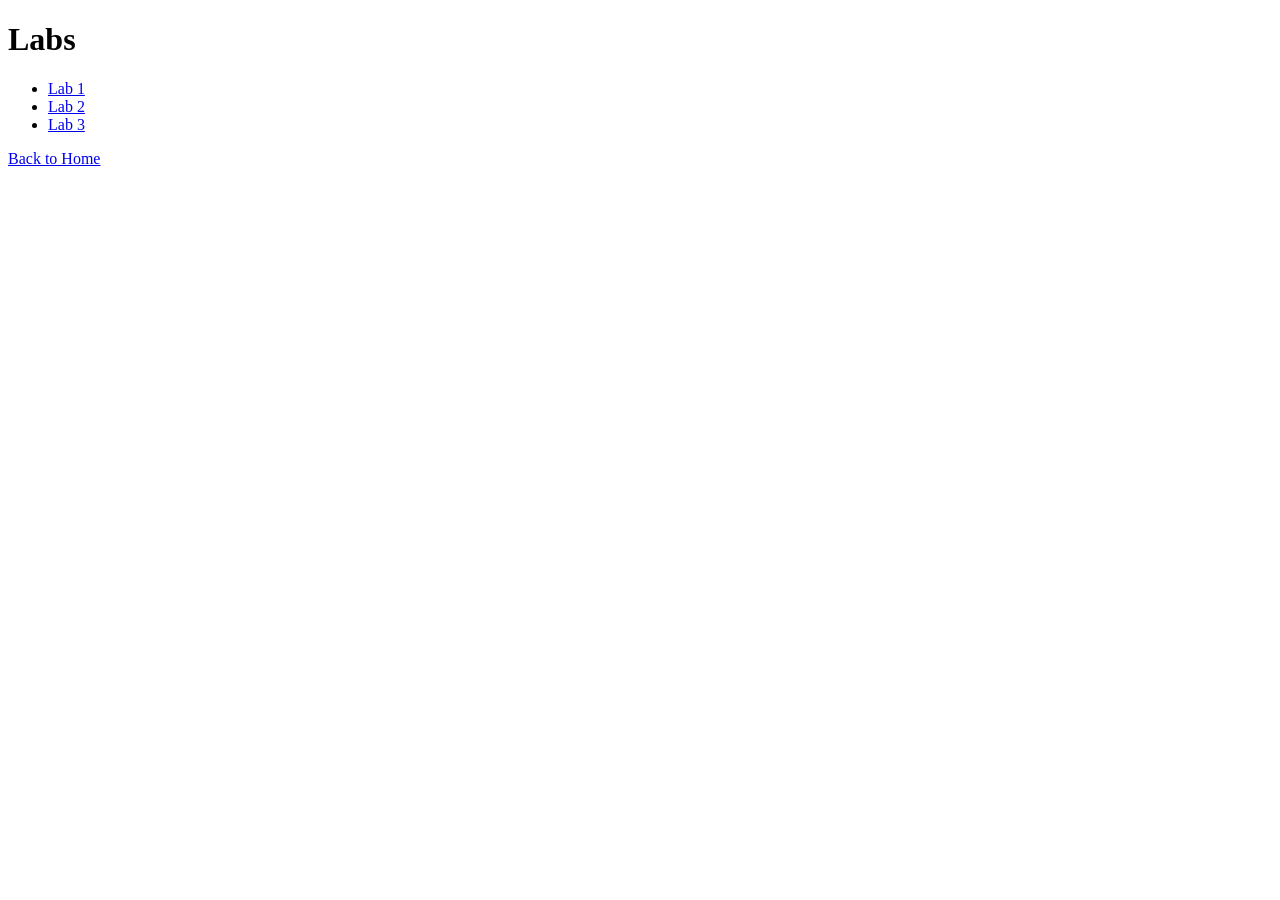
==== Labs/Labs.html @ dafcdf0e "Added Labs folder" ====
<!DOCTYPE html>
<html lang="en">

<head>
    <meta charset="UTF-8">
    <meta name="viewport" content="width=device-width, initial-scale=1.0">
    <title>CPIT405 Labs</title>
</head>

<body>
    <h1>Labs</h1>

    <ul>
        <li><a href="Lab1.html">Lab 1</a></li>
        <li><a href="Lab2.html">Lab 2</a></li>
        <li><a href="Lab3.html">Lab 3</a></li>
    </ul>

    <a href="../index.html">Back to Home</a>
</body>

</html>
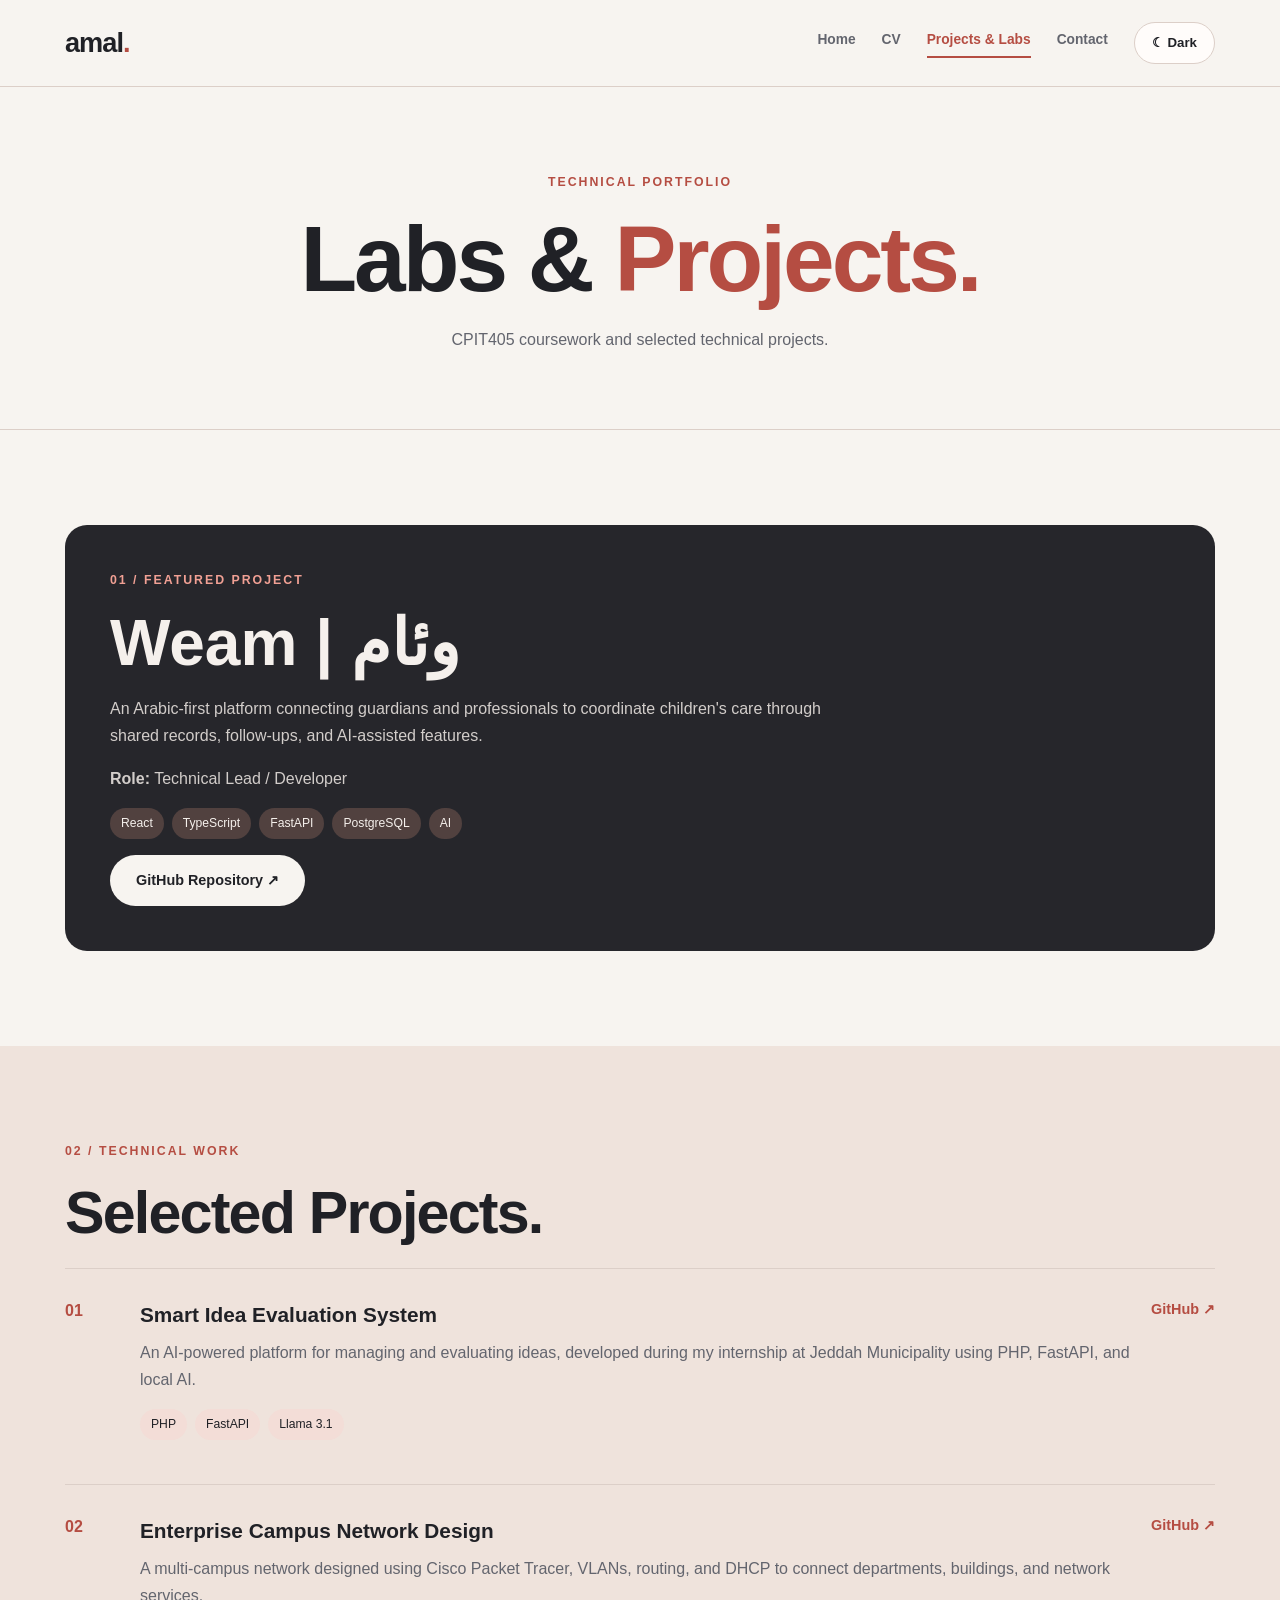
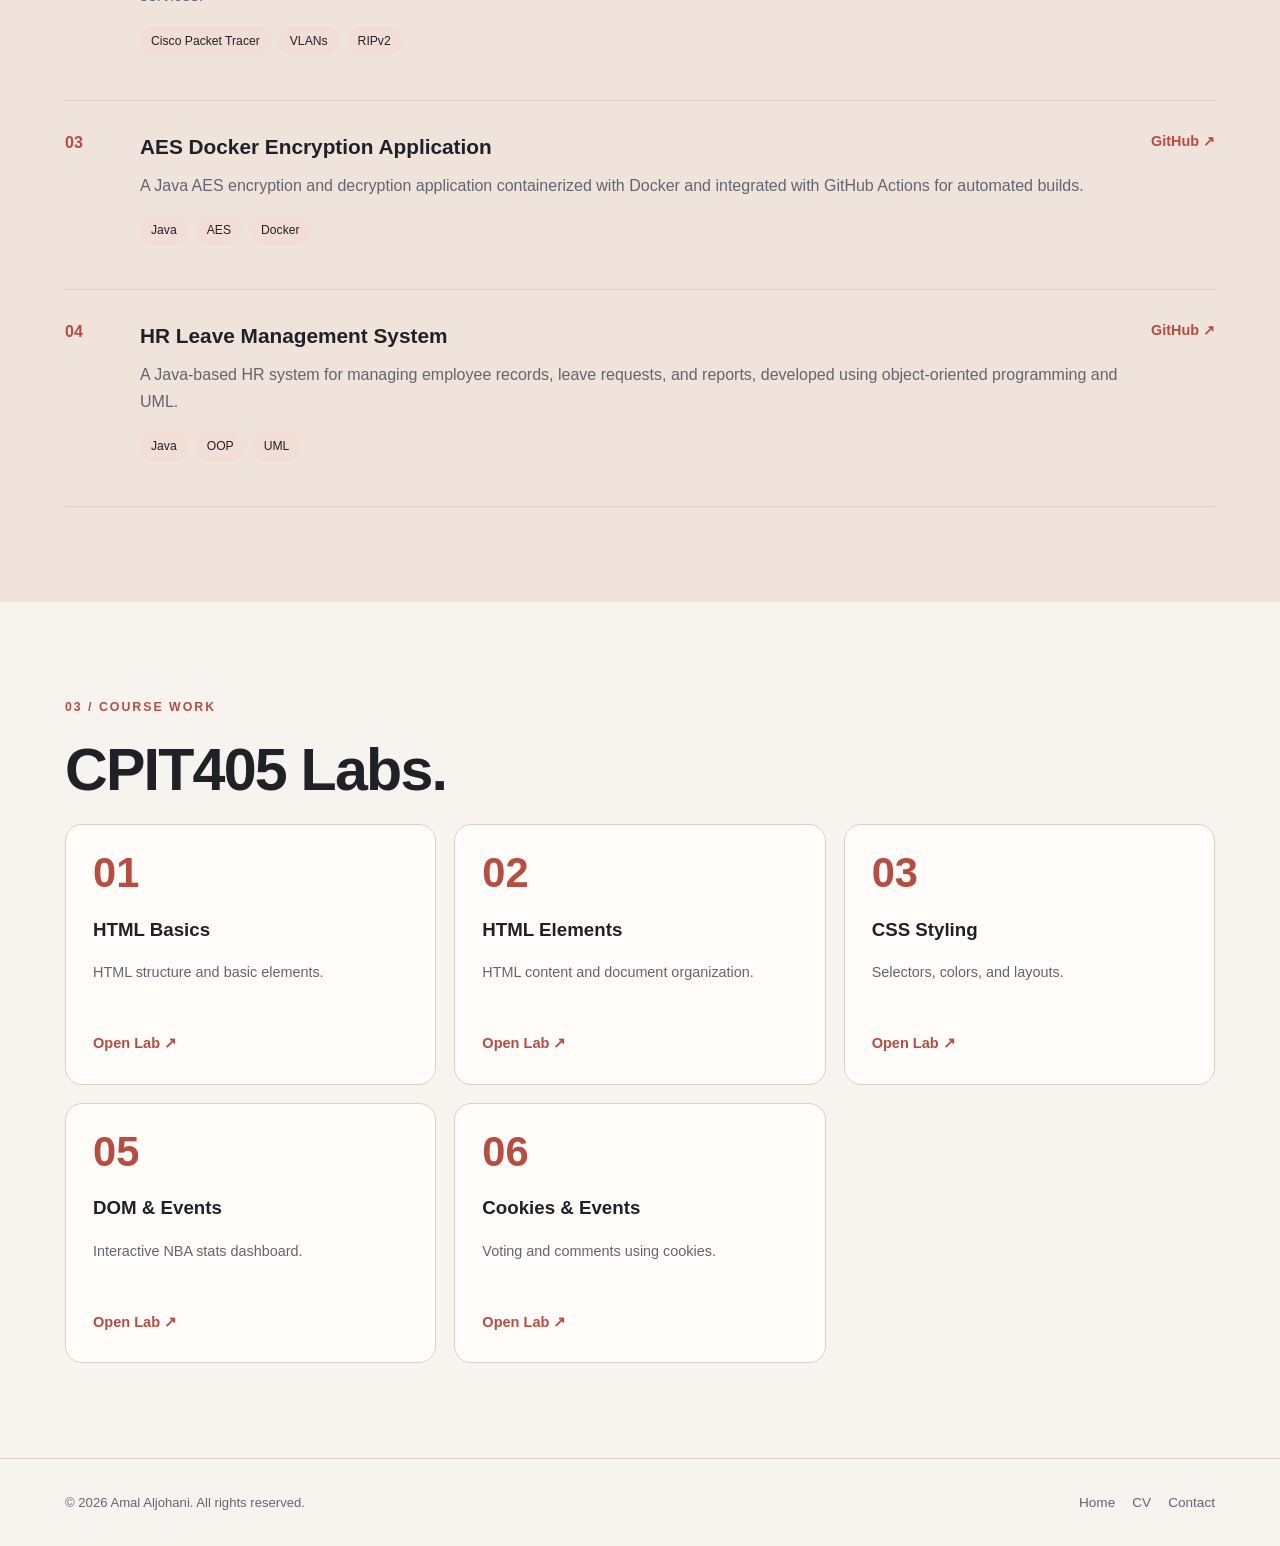
==== commit 54f280ce: "Complete CPIT405 portfolio and labs 5 and 6" ====
--- a/Labs/Labs.html
+++ b/Labs/Labs.html
@@ -1,22 +1,223 @@
-<!DOCTYPE html>
-<html lang="en">
-
-<head>
-    <meta charset="UTF-8">
-    <meta name="viewport" content="width=device-width, initial-scale=1.0">
-    <title>CPIT405 Labs</title>
-</head>
-
-<body>
-    <h1>Labs</h1>
-
-    <ul>
-        <li><a href="Lab1.html">Lab 1</a></li>
-        <li><a href="Lab2.html">Lab 2</a></li>
-        <li><a href="Lab3.html">Lab 3</a></li>
-    </ul>
-
-    <a href="../index.html">Back to Home</a>
-</body>
-
-</html>+<!DOCTYPE html>
+<html lang="en">
+
+<head>
+    <meta charset="UTF-8">
+    <meta name="viewport" content="width=device-width, initial-scale=1.0">
+    <title>Projects & Labs | Amal Aljohani</title>
+    <link rel="stylesheet" href="../style.css">
+    <script>
+        const saved = localStorage.getItem("portfolio-theme");
+        document.documentElement.setAttribute("data-theme",
+            saved || (matchMedia("(prefers-color-scheme: dark)").matches ? "dark" : "light"));
+
+        function toggleTheme() {
+            const current = document.documentElement.getAttribute("data-theme");
+            const next = current === "dark" ? "light" : "dark";
+            document.documentElement.setAttribute("data-theme", next);
+            localStorage.setItem("portfolio-theme", next);
+            updateThemeButton();
+        }
+        function updateThemeButton() {
+            const button = document.getElementById("themeButton");
+            if (button) button.textContent =
+                document.documentElement.getAttribute("data-theme") === "dark" ? "☀ Light" : "☾ Dark";
+        }
+        document.addEventListener("DOMContentLoaded", updateThemeButton);
+    </script>
+</head>
+
+<body>
+    <header class="site-header">
+        <div class="container nav-container">
+            <a href="../index.html" class="logo">amal<span>.</span></a>
+            <nav class="main-nav" aria-label="Main navigation">
+                <a href="../index.html">Home</a>
+                <a href="../cv.html">CV</a>
+                <a href="Labs.html" class="active" aria-current="page">Projects & Labs</a>
+                <a href="../contact.html">Contact</a>
+                <button id="themeButton" class="theme-toggle" type="button" onclick="toggleTheme()">☾ Dark</button>
+            </nav>
+        </div>
+    </header>
+
+    <main>
+        <section class="page-hero">
+            <div class="container">
+                <p class="section-label">Technical Portfolio</p>
+                <h1>Labs & <span class="accent-text">Projects.</span></h1>
+                <p>CPIT405 coursework and selected technical projects.</p>
+            </div>
+        </section>
+
+        <!-- FEATURED PROJECT -->
+        <section class="section" id="weam">
+            <div class="container">
+                <article class="project-feature">
+                    <p class="section-label">01 / Featured Project</p>
+                    <h2>Weam | وئام</h2>
+                    <p>
+                        An Arabic-first platform connecting guardians and
+                        professionals to coordinate children's care through
+                        shared records, follow-ups, and AI-assisted features.
+                    </p>
+                    <p><strong>Role:</strong> Technical Lead / Developer</p>
+
+                    <div class="tags">
+                        <span class="tag">React</span>
+                        <span class="tag">TypeScript</span>
+                        <span class="tag">FastAPI</span>
+                        <span class="tag">PostgreSQL</span>
+                        <span class="tag">AI</span>
+                    </div>
+
+                    <a class="btn btn-light" href="https://github.com/iamAmalMMA/Weam-Platform" target="_blank"
+                        rel="noopener noreferrer">GitHub Repository ↗</a>
+                </article>
+            </div>
+        </section>
+
+        <!-- PROJECTS -->
+        <section class="section section-alt" id="technical-projects">
+            <div class="container">
+                <p class="section-label">02 / Technical Work</p>
+                <h2 class="section-heading">Selected Projects.</h2>
+
+                <article class="project-row">
+                    <span class="project-number">01</span>
+                    <div>
+                        <h3>Smart Idea Evaluation System</h3>
+                        <p>
+                            An AI-powered platform for managing and evaluating
+                            ideas, developed during my internship at
+                            Jeddah Municipality using PHP, FastAPI, and local AI.
+                        </p>
+                        <div class="tags">
+                            <span class="tag">PHP</span>
+                            <span class="tag">FastAPI</span>
+                            <span class="tag">Llama 3.1</span>
+                        </div>
+                    </div>
+                    <a href="https://github.com/iamAmalMMA/AI-Idea-Evaluation-System" target="_blank"
+                        rel="noopener noreferrer">GitHub ↗</a>
+                </article>
+
+                <article class="project-row">
+                    <span class="project-number">02</span>
+                    <div>
+                        <h3>Enterprise Campus Network Design</h3>
+                        <p>
+                            A multi-campus network designed using Cisco Packet
+                            Tracer, VLANs, routing, and DHCP to connect
+                            departments, buildings, and network services.
+                        </p>
+                        <div class="tags">
+                            <span class="tag">Cisco Packet Tracer</span>
+                            <span class="tag">VLANs</span>
+                            <span class="tag">RIPv2</span>
+                        </div>
+                    </div>
+                    <a href="https://github.com/iamAmalMMA/enterprise-campus-network-design" target="_blank"
+                        rel="noopener noreferrer">GitHub ↗</a>
+                </article>
+
+                <article class="project-row">
+                    <span class="project-number">03</span>
+                    <div>
+                        <h3>AES Docker Encryption Application</h3>
+                        <p>
+                            A Java AES encryption and decryption application
+                            containerized with Docker and integrated with
+                            GitHub Actions for automated builds.
+                        </p>
+                        <div class="tags">
+                            <span class="tag">Java</span>
+                            <span class="tag">AES</span>
+                            <span class="tag">Docker</span>
+                        </div>
+                    </div>
+                    <a href="https://github.com/iamAmalMMA/aes-docker-encryption" target="_blank"
+                        rel="noopener noreferrer">GitHub ↗</a>
+                </article>
+
+                <article class="project-row">
+                    <span class="project-number">04</span>
+                    <div>
+                        <h3>HR Leave Management System</h3>
+                        <p>
+                            A Java-based HR system for managing employee
+                            records, leave requests, and reports, developed
+                            using object-oriented programming and UML.
+                        </p>
+                        <div class="tags">
+                            <span class="tag">Java</span>
+                            <span class="tag">OOP</span>
+                            <span class="tag">UML</span>
+                        </div>
+                    </div>
+                    <a href="https://github.com/iamAmalMMA/hr-leave-management-system" target="_blank"
+                        rel="noopener noreferrer">GitHub ↗</a>
+                </article>
+            </div>
+        </section>
+
+        <!-- COURSEWORK -->
+        <section class="section" id="coursework">
+            <div class="container">
+                <p class="section-label">03 / Course Work</p>
+                <h2 class="section-heading">CPIT405 Labs.</h2>
+
+                <div class="lab-grid">
+                    <article class="lab-card">
+                        <span class="lab-number">01</span>
+                        <h3>HTML Basics</h3>
+                        <p>HTML structure and basic elements.</p>
+                        <a href="Lab1.html" class="text-link">Open Lab ↗</a>
+                    </article>
+
+                    <article class="lab-card">
+                        <span class="lab-number">02</span>
+                        <h3>HTML Elements</h3>
+                        <p>HTML content and document organization.</p>
+                        <a href="Lab2.html" class="text-link">Open Lab ↗</a>
+                    </article>
+
+                    <article class="lab-card">
+                        <span class="lab-number">03</span>
+                        <h3>CSS Styling</h3>
+                        <p>Selectors, colors, and layouts.</p>
+                        <a href="Lab3.html" class="text-link">Open Lab ↗</a>
+                    </article>
+
+                    <article class="lab-card">
+                        <span class="lab-number">05</span>
+                        <h3>DOM & Events</h3>
+                        <p>Interactive NBA stats dashboard.</p>
+                        <a href="Lab5/index.html" class="text-link">Open Lab ↗</a>
+                    </article>
+
+                    <article class="lab-card">
+                        <span class="lab-number">06</span>
+                        <h3>Cookies & Events</h3>
+                        <p>Voting and comments using cookies.</p>
+                        <a href="Lab6/index.html" class="text-link">Open Lab ↗</a>
+                    </article>
+                </div>
+            </div>
+        </section>
+    </main>
+
+    <footer class="site-footer">
+        <div class="container footer-content">
+            <p>© 2026 Amal Aljohani. All rights reserved.</p>
+            <div class="footer-links">
+                <a href="../index.html">Home</a>
+                <a href="../cv.html">CV</a>
+                <a href="../contact.html">Contact</a>
+            </div>
+        </div>
+    </footer>
+</body>
+
+</html>
+
--- a/style.css
+++ b/style.css
@@ -0,0 +1,1008 @@
+/* LIGHT MODE */
+:root {
+    --bg: #F7F4F0;
+    --surface: #FFFCFA;
+    --alternate: #EFE3DC;
+    --text: #202126;
+    --muted: #63656E;
+    --accent: #B54D42;
+    --accent-soft: #F3DDD7;
+    --border: #DCCFC8;
+    --dark-panel: #26262B;
+    --dark-panel-text: #F5F0EC;
+    --shadow: 0 12px 35px rgba(40, 28, 25, 0.06);
+}
+
+/* DARK MODE */
+html[data-theme="dark"] {
+    --bg: #15171B;
+    --surface: #252A31;
+    --alternate: #302D2C;
+    --text: #F5F0EC;
+    --muted: #C7C0B9;
+    --accent: #ED7B6D;
+    --accent-soft: #42302F;
+    --border: #50423E;
+    --dark-panel: #292D34;
+    --dark-panel-text: #F5F0EC;
+    --shadow: 0 12px 35px rgba(0, 0, 0, 0.12);
+}
+
+/* RESET */
+* {
+    box-sizing: border-box;
+}
+
+html {
+    scroll-behavior: smooth;
+}
+
+body {
+    margin: 0;
+    background: var(--bg);
+    color: var(--text);
+    font-family: Arial, Helvetica, sans-serif;
+    line-height: 1.7;
+    transition: background-color 0.25s, color 0.25s;
+}
+
+a {
+    color: inherit;
+    text-decoration: none;
+}
+
+button,
+input,
+textarea {
+    font: inherit;
+}
+
+button,
+a,
+input,
+textarea {
+    transition: background-color 0.2s, color 0.2s,
+        border-color 0.2s, transform 0.2s;
+}
+
+a:focus-visible,
+button:focus-visible,
+input:focus-visible,
+textarea:focus-visible {
+    outline: 3px solid var(--accent);
+    outline-offset: 4px;
+}
+
+img {
+    max-width: 100%;
+    height: auto;
+}
+
+.container {
+    width: 90%;
+    max-width: 1150px;
+    margin: 0 auto;
+}
+
+.section {
+    padding: 95px 0;
+}
+
+.section-alt {
+    background: var(--alternate);
+}
+
+.section-label {
+    margin: 0 0 18px;
+    color: var(--accent);
+    font-size: 0.77rem;
+    font-weight: bold;
+    letter-spacing: 2px;
+    text-transform: uppercase;
+}
+
+.section-heading {
+    margin: 0 0 20px;
+    font-size: clamp(2rem, 5vw, 3.7rem);
+    font-weight: 800;
+    line-height: 1.15;
+    letter-spacing: -1.8px;
+}
+
+.section-intro {
+    max-width: 720px;
+    color: var(--muted);
+    margin-bottom: 35px;
+}
+
+/* HEADER AND NAVIGATION */
+.site-header {
+    border-bottom: 1px solid var(--border);
+    background: var(--bg);
+}
+
+.nav-container {
+    min-height: 86px;
+    display: flex;
+    justify-content: space-between;
+    align-items: center;
+    gap: 22px;
+}
+
+.logo {
+    font-size: 1.7rem;
+    font-weight: 900;
+    letter-spacing: -1px;
+}
+
+.logo span {
+    color: var(--accent);
+}
+
+.main-nav {
+    display: flex;
+    align-items: center;
+    gap: 26px;
+    flex-wrap: wrap;
+}
+
+.main-nav a {
+    color: var(--muted);
+    font-size: 0.86rem;
+    font-weight: bold;
+    padding-bottom: 5px;
+    border-bottom: 2px solid transparent;
+}
+
+.main-nav a:hover,
+.main-nav a.active {
+    color: var(--accent);
+    border-bottom-color: var(--accent);
+}
+
+.theme-toggle {
+    background: var(--surface);
+    color: var(--text);
+    border: 1px solid var(--border);
+    border-radius: 30px;
+    padding: 9px 17px;
+    cursor: pointer;
+    font-size: 0.83rem;
+    font-weight: bold;
+}
+
+.theme-toggle:hover {
+    background: var(--alternate);
+}
+
+/* BUTTONS */
+.btn {
+    display: inline-block;
+    border-radius: 50px;
+    padding: 12px 25px;
+    border: 1px solid transparent;
+    font-size: 0.9rem;
+    font-weight: bold;
+    text-align: center;
+    cursor: pointer;
+}
+
+.btn:hover {
+    transform: translateY(-3px);
+}
+
+.btn-primary {
+    color: #FFFFFF;
+    background: #B54D42;
+}
+
+html[data-theme="dark"] .btn-primary {
+    background: #ED7B6D;
+    color: #15171B;
+}
+
+.btn-outline {
+    border-color: var(--border);
+    color: var(--text);
+    background: transparent;
+}
+
+.btn-outline:hover {
+    border-color: var(--accent);
+    color: var(--accent);
+}
+
+.btn-light {
+    background: #F7F4F0;
+    color: #202126;
+}
+
+.btn-row {
+    display: flex;
+    justify-content: center;
+    flex-wrap: wrap;
+    gap: 14px;
+    margin-top: 28px;
+}
+
+.text-link {
+    color: var(--accent);
+    font-weight: bold;
+    font-size: 0.91rem;
+}
+
+.text-link:hover {
+    text-decoration: underline;
+}
+
+/* HOMEPAGE HERO */
+.hero {
+    position: relative;
+    overflow: hidden;
+    text-align: center;
+    padding: 125px 20px 135px;
+}
+
+.hero-content {
+    position: relative;
+    z-index: 2;
+    max-width: 850px;
+    margin: 0 auto;
+}
+
+.hero h1 {
+    margin: 12px 0;
+    font-size: clamp(3.4rem, 10vw, 7.8rem);
+    line-height: 0.98;
+    font-weight: 900;
+    letter-spacing: -5px;
+}
+
+.hero-subtitle {
+    margin: 25px auto 12px;
+    font-size: clamp(1.15rem, 2.8vw, 1.8rem);
+    font-weight: 600;
+}
+
+.hero-description {
+    max-width: 630px;
+    margin: 0 auto;
+    color: var(--muted);
+}
+
+.accent-text {
+    color: var(--accent);
+}
+
+/* Subtle circles and technical details */
+.hero::before {
+    content: "";
+    position: absolute;
+    width: 470px;
+    height: 470px;
+    border: 1px solid var(--accent);
+    border-radius: 50%;
+    top: -250px;
+    right: -160px;
+    opacity: 0.12;
+    pointer-events: none;
+}
+
+.hero::after {
+    content: "";
+    position: absolute;
+    width: 330px;
+    height: 330px;
+    border: 1px solid var(--accent);
+    border-radius: 50%;
+    bottom: -200px;
+    left: -130px;
+    opacity: 0.10;
+    pointer-events: none;
+}
+
+.hero .hero-line {
+    width: 65px;
+    height: 3px;
+    margin: 27px auto;
+    background: var(--accent);
+    border-radius: 10px;
+}
+
+/* HOME HIGHLIGHTS */
+.highlight-grid {
+    display: grid;
+    grid-template-columns: 1.5fr 1fr;
+    gap: 22px;
+}
+
+.highlight-card {
+    position: relative;
+    overflow: hidden;
+    background: var(--surface);
+    border: 1px solid var(--border);
+    border-radius: 20px;
+    padding: 35px;
+    box-shadow: var(--shadow);
+}
+
+.highlight-card h3 {
+    margin: 12px 0;
+    font-size: clamp(1.5rem, 3vw, 2.3rem);
+    line-height: 1.2;
+}
+
+.highlight-card p {
+    color: var(--muted);
+}
+
+.highlight-card:hover,
+.lab-card:hover {
+    transform: translateY(-5px);
+}
+
+.highlight-card,
+.lab-card {
+    transition: transform 0.25s, border-color 0.25s;
+}
+
+.featured-highlight {
+    background: var(--dark-panel);
+    color: var(--dark-panel-text);
+    min-height: 315px;
+}
+
+.featured-highlight p {
+    color: #CEC9C5;
+}
+
+.featured-highlight .section-label {
+    color: #F1A094;
+}
+
+.featured-highlight::after {
+    content: "";
+    position: absolute;
+    width: 240px;
+    height: 240px;
+    border: 1px solid #ED7B6D;
+    border-radius: 50%;
+    right: -100px;
+    bottom: -125px;
+    opacity: 0.16;
+}
+
+.featured-highlight a {
+    color: #F1A094;
+}
+
+.highlight-meta {
+    font-size: 0.84rem;
+    letter-spacing: 0.3px;
+}
+
+.full-highlight {
+    grid-column: 1 / -1;
+}
+
+/* DOMAIN GRID */
+.domain-grid {
+    display: grid;
+    grid-template-columns: repeat(4, 1fr);
+    gap: 15px;
+}
+
+.domain-item {
+    border-top: 2px solid var(--accent);
+    padding: 20px 10px 18px 0;
+}
+
+.domain-item .number {
+    display: block;
+    color: var(--accent);
+    font-size: 0.78rem;
+    margin-bottom: 14px;
+}
+
+.domain-item h3 {
+    margin: 0;
+    font-size: 1.1rem;
+}
+
+/* GENERAL CONTENT */
+.page-hero {
+    position: relative;
+    overflow: hidden;
+    text-align: center;
+    padding: 85px 0 75px;
+    border-bottom: 1px solid var(--border);
+}
+
+.page-hero h1 {
+    font-size: clamp(3rem, 8vw, 5.8rem);
+    line-height: 1.05;
+    letter-spacing: -3px;
+    margin: 10px 0 18px;
+}
+
+.page-hero p:last-child {
+    max-width: 650px;
+    color: var(--muted);
+    margin: 0 auto;
+}
+
+.card {
+    background: var(--surface);
+    border: 1px solid var(--border);
+    border-radius: 18px;
+    padding: 28px;
+}
+
+.card h3 {
+    margin-top: 0;
+}
+
+.card p {
+    color: var(--muted);
+}
+
+.tags {
+    display: flex;
+    flex-wrap: wrap;
+    gap: 8px;
+    margin: 16px 0;
+}
+
+.tag {
+    display: inline-block;
+    padding: 5px 11px;
+    border-radius: 30px;
+    background: var(--accent-soft);
+    color: var(--text);
+    font-size: 0.76rem;
+}
+
+.small-muted {
+    color: var(--muted);
+    font-size: 0.88rem;
+}
+
+.bullet-list {
+    padding-left: 20px;
+}
+
+.bullet-list li {
+    margin-bottom: 10px;
+}
+
+/* CV TWO-COLUMN LAYOUT */
+.cv-layout {
+    display: grid;
+    grid-template-columns: 290px minmax(0, 1fr);
+    gap: 34px;
+    align-items: start;
+}
+
+.cv-sidebar {
+    background: var(--alternate);
+    padding: 28px;
+    border-radius: 20px;
+}
+
+.cv-sidebar section+section {
+    border-top: 1px solid var(--border);
+    margin-top: 28px;
+    padding-top: 24px;
+}
+
+.cv-sidebar h2 {
+    font-size: 1.05rem;
+    margin: 0 0 15px;
+}
+
+.cv-sidebar h3 {
+    margin: 16px 0 5px;
+    font-size: 0.88rem;
+}
+
+.cv-sidebar p,
+.cv-sidebar li {
+    font-size: 0.85rem;
+    color: var(--muted);
+}
+
+.cv-sidebar ul {
+    padding-left: 18px;
+}
+
+.cv-main {
+    min-width: 0;
+}
+
+.cv-section {
+    margin-bottom: 65px;
+}
+
+.cv-section h2 {
+    margin: 0 0 20px;
+    font-size: 2rem;
+    letter-spacing: -1px;
+}
+
+.cv-section h3 {
+    margin-bottom: 8px;
+}
+
+.cv-section p {
+    color: var(--muted);
+}
+
+.cv-entry {
+    border-top: 1px solid var(--border);
+    padding: 24px 0;
+}
+
+.cv-entry:first-of-type {
+    border-top: 2px solid var(--accent);
+}
+
+.entry-meta {
+    color: var(--accent);
+    font-size: 0.85rem;
+    font-weight: bold;
+}
+
+/* INTERNSHIP CASE STUDY */
+.case-study {
+    padding: 28px;
+    background: var(--surface);
+    border: 1px solid var(--border);
+    border-radius: 18px;
+}
+
+.case-study h3 {
+    font-size: 1.8rem;
+    line-height: 1.25;
+}
+
+.case-grid {
+    display: grid;
+    grid-template-columns: 1fr 1fr;
+    gap: 14px;
+    margin-top: 25px;
+}
+
+.case-item {
+    padding: 20px;
+    background: var(--alternate);
+    border-radius: 12px;
+}
+
+.case-item h4 {
+    margin: 0 0 10px;
+}
+
+.case-item p {
+    margin: 0;
+    font-size: 0.89rem;
+}
+
+/* CERTIFICATIONS */
+.pathway {
+    padding: 25px;
+    border: 1px solid var(--border);
+    background: var(--surface);
+    border-radius: 16px;
+    margin-bottom: 20px;
+}
+
+.pathway h3 {
+    margin: 0 0 5px;
+    font-size: 1.2rem;
+}
+
+.pathway>p {
+    margin-top: 0;
+}
+
+.credential-row {
+    display: flex;
+    justify-content: space-between;
+    align-items: flex-start;
+    gap: 15px;
+    border-top: 1px solid var(--border);
+    padding: 16px 0;
+}
+
+.credential-row:last-child {
+    padding-bottom: 0;
+}
+
+.credential-row strong {
+    display: block;
+    line-height: 1.4;
+}
+
+.credential-row span {
+    display: block;
+    font-size: 0.81rem;
+    color: var(--muted);
+    margin-top: 5px;
+}
+
+.credential-row a {
+    flex-shrink: 0;
+    color: var(--accent);
+    font-size: 0.82rem;
+    font-weight: bold;
+}
+
+.credential-row a:hover {
+    text-decoration: underline;
+}
+
+/* PROJECTS */
+.project-feature {
+    background: var(--dark-panel);
+    color: var(--dark-panel-text);
+    border-radius: 22px;
+    padding: 45px;
+}
+
+.project-feature h2 {
+    font-size: clamp(2.5rem, 5vw, 4.3rem);
+    margin: 15px 0;
+    line-height: 1.1;
+}
+
+.project-feature p {
+    color: #D2CDCA;
+    max-width: 750px;
+}
+
+.project-feature .section-label {
+    color: #F1A094;
+}
+
+.project-feature .tag {
+    color: #F5F0EC;
+    background: #51413F;
+}
+
+.feature-grid {
+    display: grid;
+    grid-template-columns: repeat(3, 1fr);
+    gap: 13px;
+    margin: 30px 0;
+}
+
+.feature-item {
+    border: 1px solid #625552;
+    border-radius: 12px;
+    padding: 18px;
+}
+
+.feature-item h3 {
+    margin: 0 0 8px;
+    font-size: 1rem;
+}
+
+.feature-item p {
+    font-size: 0.87rem;
+    margin: 0;
+}
+
+.project-row {
+    display: grid;
+    grid-template-columns: 55px 1fr auto;
+    gap: 20px;
+    align-items: start;
+    padding: 28px 0;
+    border-bottom: 1px solid var(--border);
+}
+
+.project-row:first-of-type {
+    border-top: 1px solid var(--border);
+}
+
+.project-number {
+    color: var(--accent);
+    font-weight: bold;
+}
+
+.project-row h3 {
+    margin: 0 0 7px;
+    font-size: 1.3rem;
+}
+
+.project-row p {
+    margin: 0;
+    color: var(--muted);
+}
+
+.project-row a {
+    color: var(--accent);
+    font-weight: bold;
+    font-size: 0.9rem;
+}
+
+/* COURSEWORK */
+.lab-grid {
+    display: grid;
+    grid-template-columns: repeat(3, 1fr);
+    gap: 18px;
+}
+
+.lab-card {
+    background: var(--surface);
+    border: 1px solid var(--border);
+    border-radius: 17px;
+    padding: 27px;
+}
+
+.lab-number {
+    font-size: 2.6rem;
+    line-height: 1;
+    font-weight: 900;
+    color: var(--accent);
+}
+
+.lab-card h3 {
+    margin-bottom: 8px;
+}
+
+.lab-card p {
+    color: var(--muted);
+    min-height: 55px;
+    font-size: 0.9rem;
+}
+
+.status {
+    display: inline-block;
+    color: var(--muted);
+    font-size: 0.77rem;
+    padding: 4px 10px;
+    border: 1px solid var(--border);
+    border-radius: 20px;
+    margin-bottom: 12px;
+}
+
+/* CONTACT */
+.contact-intro {
+    max-width: 750px;
+    margin: 0 auto;
+    text-align: center;
+}
+
+.contact-grid {
+    display: grid;
+    grid-template-columns: 0.8fr 1.2fr;
+    gap: 35px;
+    align-items: start;
+}
+
+.contact-details {
+    display: grid;
+    gap: 14px;
+}
+
+.contact-link {
+    background: var(--surface);
+    border: 1px solid var(--border);
+    border-radius: 14px;
+    padding: 20px;
+    overflow-wrap: anywhere;
+}
+
+.contact-link span {
+    color: var(--muted);
+    display: block;
+    font-size: 0.82rem;
+}
+
+.contact-link a {
+    color: var(--accent);
+    font-weight: bold;
+}
+
+.contact-form {
+    background: var(--surface);
+    padding: 35px;
+    border: 1px solid var(--border);
+    border-radius: 20px;
+}
+
+.form-group {
+    margin-bottom: 20px;
+}
+
+.form-group label {
+    display: block;
+    font-weight: bold;
+    margin-bottom: 8px;
+    font-size: 0.9rem;
+}
+
+.form-group input,
+.form-group textarea {
+    width: 100%;
+    padding: 13px 15px;
+    color: var(--text);
+    background: var(--bg);
+    border: 1px solid var(--border);
+    border-radius: 9px;
+}
+
+.form-group textarea {
+    resize: vertical;
+    min-height: 150px;
+}
+
+/* FOOTER */
+.site-footer {
+    border-top: 1px solid var(--border);
+    padding: 32px 0;
+}
+
+.footer-content {
+    display: flex;
+    align-items: center;
+    justify-content: space-between;
+    gap: 15px;
+    flex-wrap: wrap;
+}
+
+.footer-content p {
+    color: var(--muted);
+    font-size: 0.82rem;
+    margin: 0;
+}
+
+.footer-links {
+    display: flex;
+    gap: 17px;
+}
+
+.footer-links a {
+    color: var(--muted);
+    font-size: 0.85rem;
+}
+
+.footer-links a:hover {
+    color: var(--accent);
+}
+
+/* TABLET */
+@media (max-width: 900px) {
+    .cv-layout {
+        grid-template-columns: 1fr;
+    }
+
+    .cv-sidebar {
+        display: grid;
+        grid-template-columns: repeat(2, 1fr);
+        gap: 20px;
+    }
+
+    .cv-sidebar section+section {
+        margin-top: 0;
+        padding-top: 0;
+        border-top: none;
+    }
+
+    .domain-grid {
+        grid-template-columns: repeat(2, 1fr);
+    }
+
+    .lab-grid,
+    .feature-grid {
+        grid-template-columns: repeat(2, 1fr);
+    }
+}
+
+/* MOBILE */
+@media (max-width: 650px) {
+    .container {
+        width: 92%;
+    }
+
+    .section {
+        padding: 65px 0;
+    }
+
+    .nav-container {
+        flex-direction: column;
+        padding: 17px 0;
+        gap: 12px;
+    }
+
+    .main-nav {
+        justify-content: center;
+        gap: 13px;
+    }
+
+    .main-nav a {
+        font-size: 0.78rem;
+    }
+
+    .theme-toggle {
+        padding: 7px 12px;
+    }
+
+    .hero {
+        padding: 90px 12px 105px;
+    }
+
+    .hero h1 {
+        letter-spacing: -2.5px;
+    }
+
+    .highlight-grid,
+    .case-grid,
+    .contact-grid {
+        grid-template-columns: 1fr;
+    }
+
+    .domain-grid,
+    .lab-grid,
+    .feature-grid {
+        grid-template-columns: 1fr;
+    }
+
+    .full-highlight {
+        grid-column: auto;
+    }
+
+    .cv-sidebar {
+        display: block;
+    }
+
+    .cv-sidebar section+section {
+        border-top: 1px solid var(--border);
+        margin-top: 25px;
+        padding-top: 20px;
+    }
+
+    .project-feature {
+        padding: 25px;
+    }
+
+    .project-row {
+        grid-template-columns: 36px 1fr;
+    }
+
+    .project-row>a {
+        grid-column: 2;
+    }
+
+    .credential-row {
+        flex-direction: column;
+        gap: 6px;
+    }
+
+    .contact-form {
+        padding: 22px;
+    }
+
+    .page-hero {
+        padding: 65px 0;
+    }
+
+    .footer-content {
+        flex-direction: column;
+        text-align: center;
+    }
+}
+
+@media (prefers-reduced-motion: reduce) {
+    html {
+        scroll-behavior: auto;
+    }
+
+    *,
+    *::before,
+    *::after {
+        transition: none !important;
+        animation: none !important;
+    }
+}
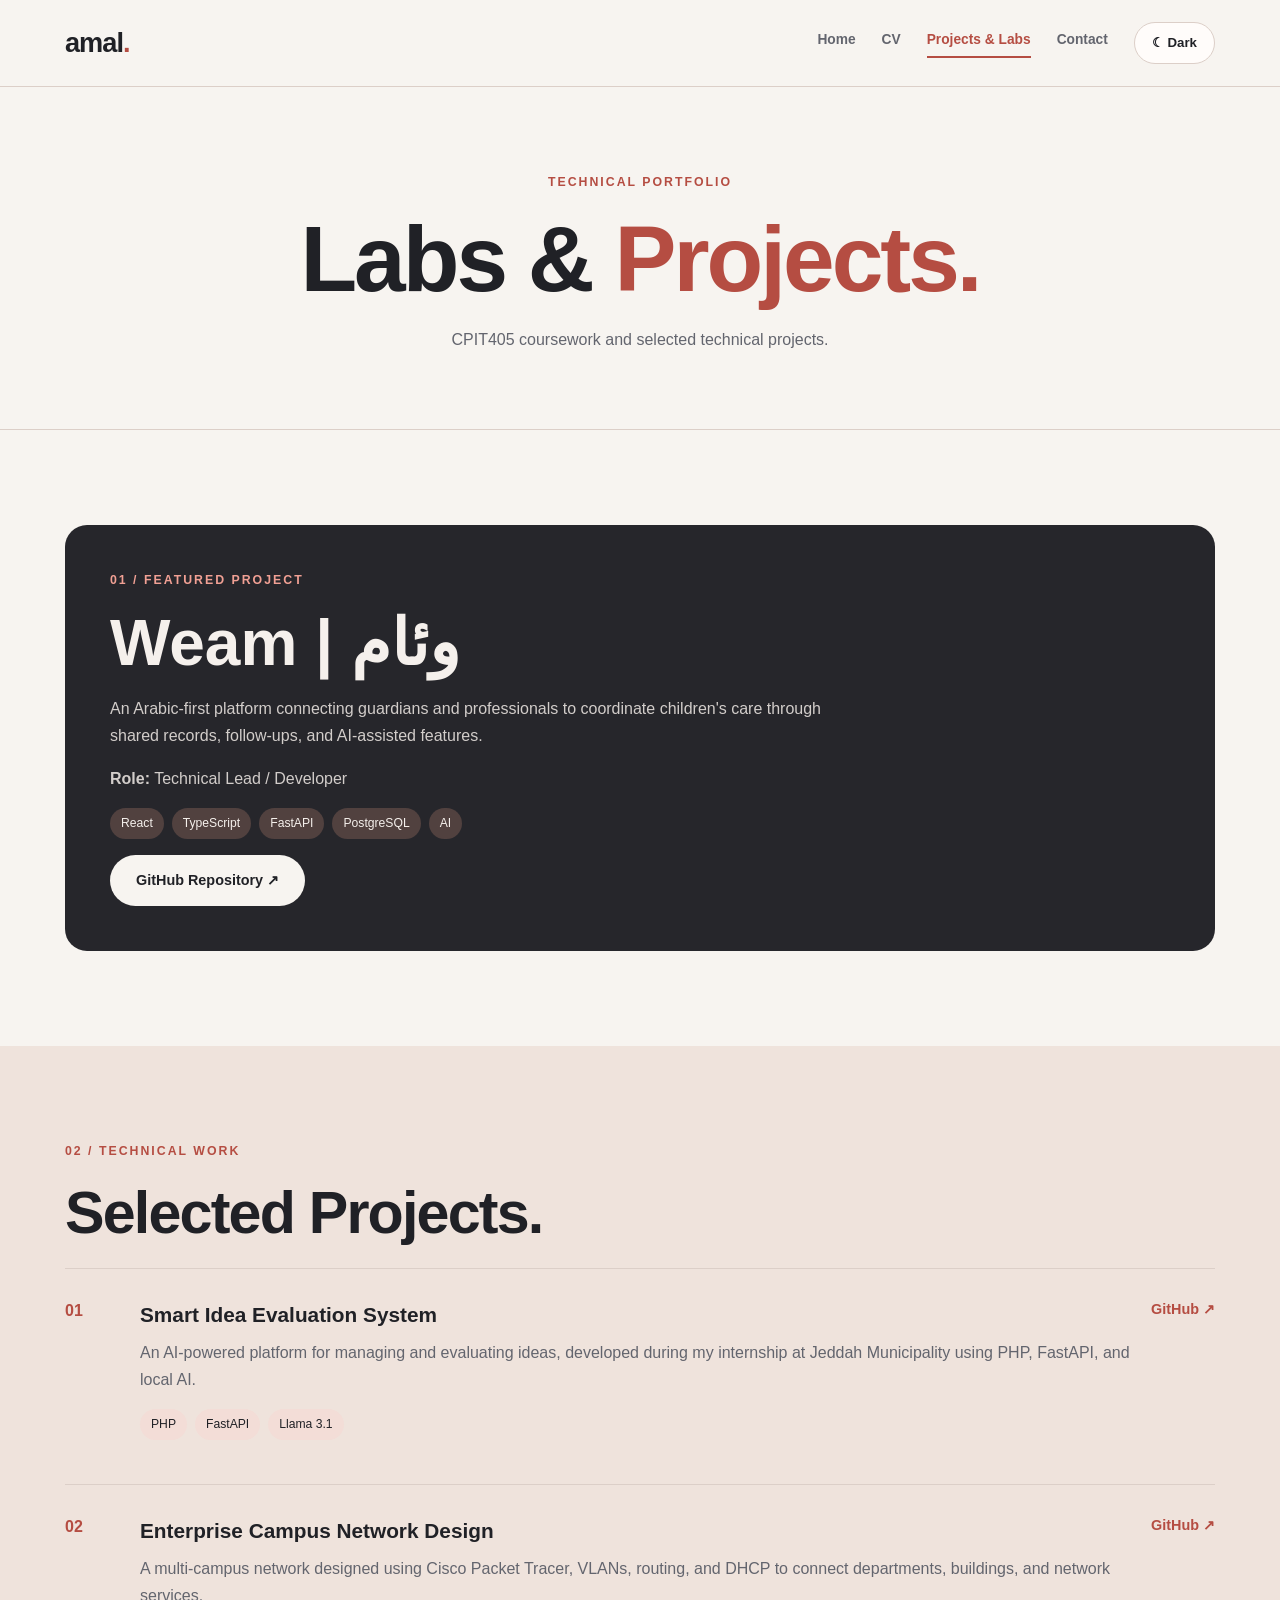
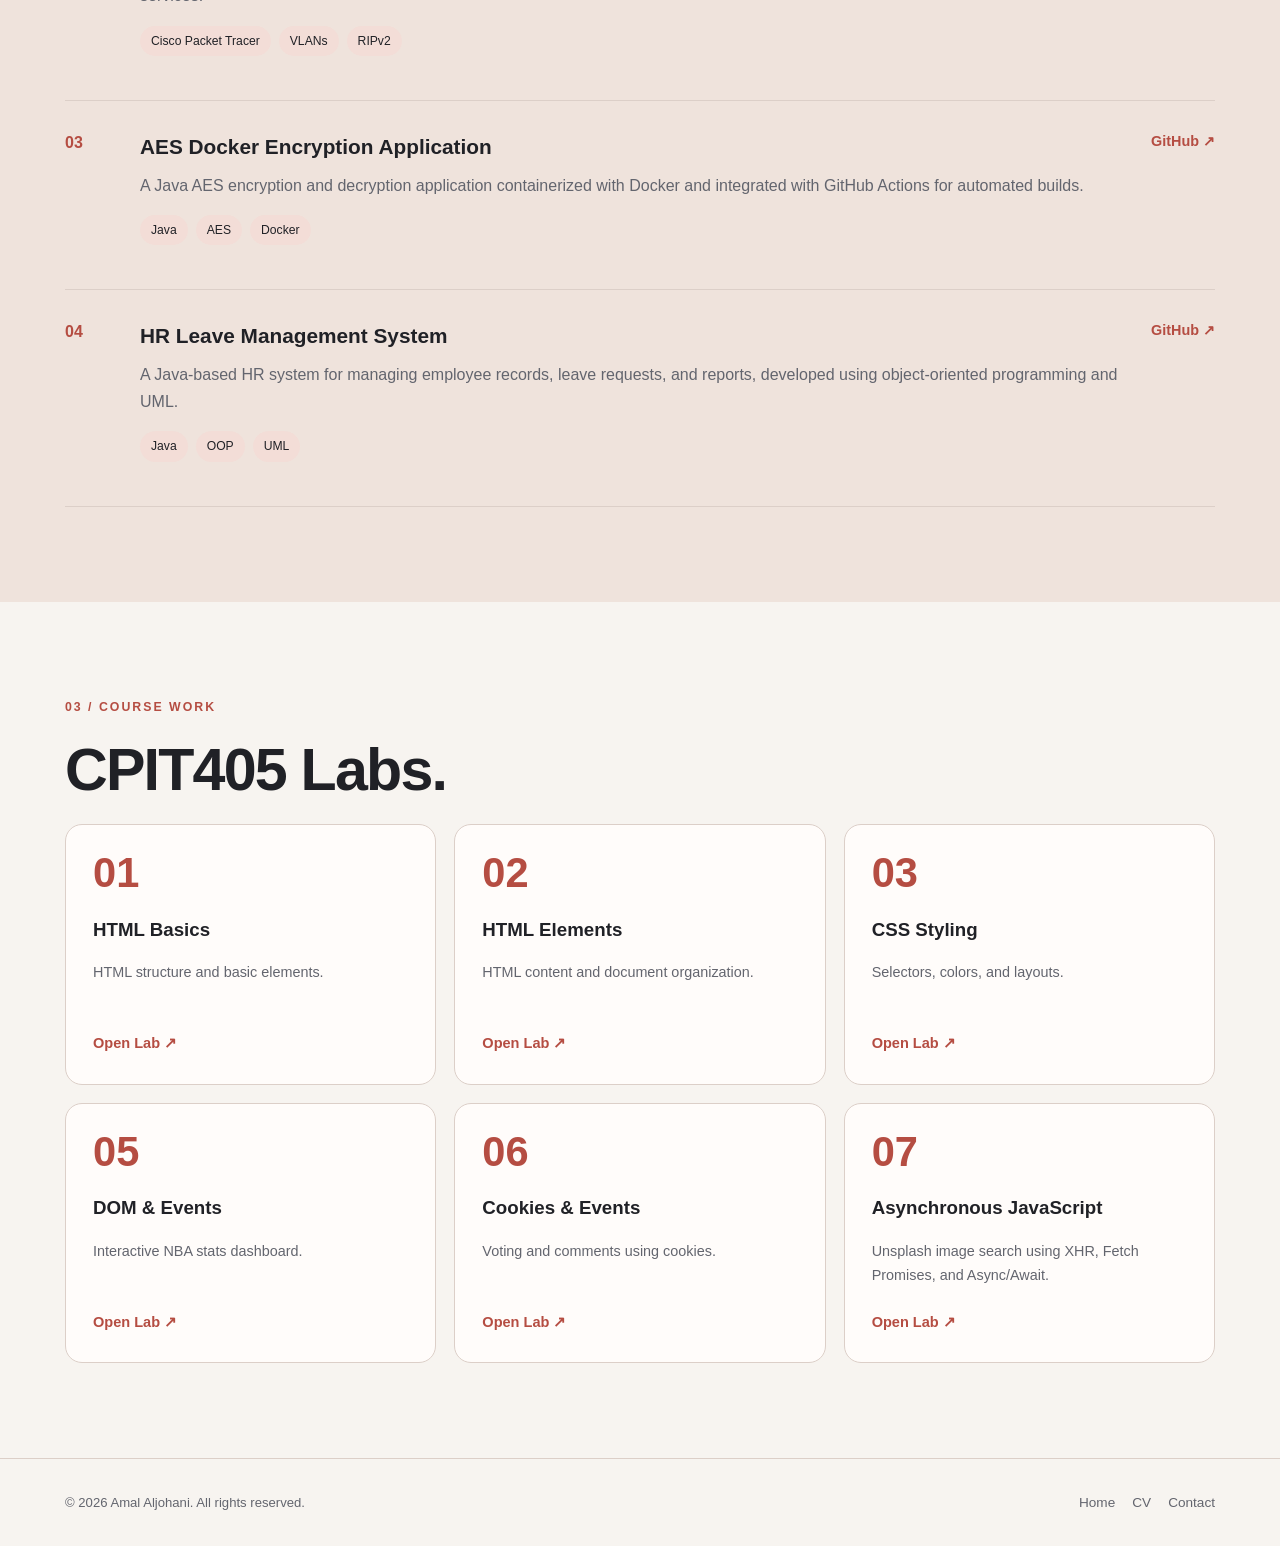
==== commit dac417fe: "Add CPIT405 Lab 7" ====
--- a/Labs/Labs.html
+++ b/Labs/Labs.html
@@ -202,6 +202,12 @@
                         <p>Voting and comments using cookies.</p>
                         <a href="Lab6/index.html" class="text-link">Open Lab ↗</a>
                     </article>
+                    <article class="lab-card">
+                        <span class="lab-number">07</span>
+                        <h3>Asynchronous JavaScript</h3>
+                        <p>Unsplash image search using XHR, Fetch Promises, and Async/Await.</p>
+                        <a href="Lab7/index.html" class="text-link">Open Lab ↗</a>
+                    </article>
                 </div>
             </div>
         </section>
@@ -210,8 +216,7 @@
     <footer class="site-footer">
         <div class="container footer-content">
             <p>© 2026 Amal Aljohani. All rights reserved.</p>
-            <div class="footer-links">
-                <a href="../index.html">Home</a>
+            <div class="footer-links"> <a href="../index.html">Home</a>
                 <a href="../cv.html">CV</a>
                 <a href="../contact.html">Contact</a>
             </div>
@@ -219,5 +224,4 @@
     </footer>
 </body>
 
-</html>
-
+</html>
